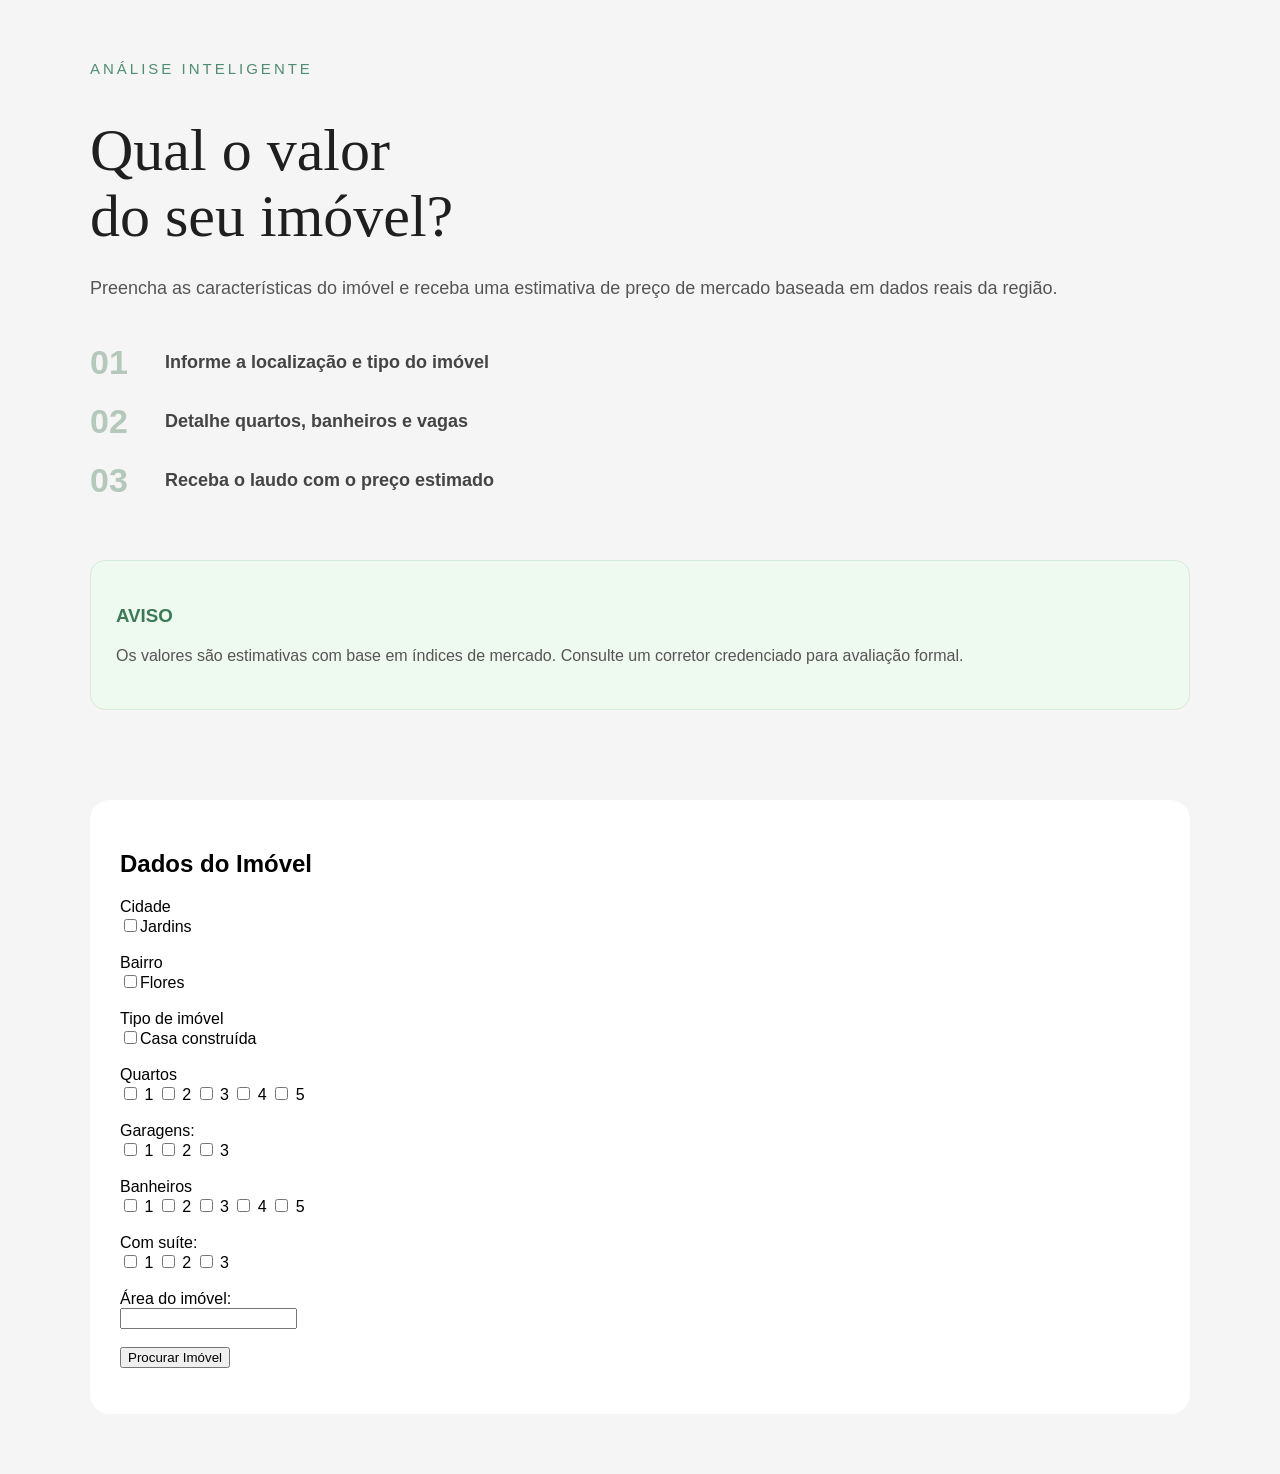
==== frontend/index.html @ 80631ac1 "criei os campos de teste do formulário + a função que impende a página de ser recarregada" ====
<meta name="viewport"
        content="width=device-width, initial-scale=1.0">

<title>Estimativa de Imóveis</title>

<link rel="stylesheet"
        href="style/css/style.css">

</head>

<body>

    <div class="container">

      <p class="subtitulo">ANÁLISE INTELIGENTE</p>
       
     <h1 class="titulo">
        Qual o valor<br>
        do seu imóvel?
    </h1>

    <p class="descricao">
        Preencha as características do imóvel e receba uma estimativa de 
        preço de mercado baseada em dados reais da região.
    </p>

<div class="passos">

    <div class="passo">
        <span class="numero">01</span>
        
       <div>
            <strong>Informe a localização e tipo do imóvel</strong>
       </div>
    </div>

    <div class="passo">
        <span class="numero">02</span> 
        
        <div> 
            <strong>Detalhe quartos, banheiros e vagas</strong>
        </div>
    </div>

    <div class="passo">
        <span class="numero">03</span>

    <div>
        <strong>Receba o laudo com o preço estimado</strong>
     </div>
     </div>

    <div class="aviso">

        <h3>AVISO</h3>
        <p>
            Os valores são estimativas com base em índices de mercado.
            Consulte um corretor credenciado para avaliação formal.
        </p>
</div>

<section class="card">

    <h2>Dados do Imóvel</h2>

    <section id="testeFormulario">
        <form id="formulario">

            <div>Cidade</div>
            <input type="checkbox" name="" id="">Jardins <br><br>
            
            <div>Bairro</div>
            <input type="checkbox" name="nBairro" id="bairro">Flores<br><br>

            <div>Tipo de imóvel</div>
            <input type="checkbox" name="nCasa" id="casa">Casa construída<br><br>

            <div>Quartos</div>
            <input type="checkbox" name="nUmquarto" id="umquarto"> 1
            <input type="checkbox" name="nDoisquartos" id="doisquartos"> 2 
            <input type="checkbox" name="nTresquartos" id="tresquartos"> 3 
            <input type="checkbox" name="nQuatroquartos" id="quatroquartos"> 4
            <input type="checkbox" name="nCincoquartos" id="cincoquartos"> 5 <br><br>

            <div>Garagens:</div>
            <input type="checkbox" name="nUmagaragem" id="umagaragem"> 1
            <input type="checkbox" name="nDuasgaragens" id="duasgaragens"> 2 
            <input type="checkbox" name="nTresgaragens" id="tresgaranges"> 3 <br><br>

            <div>Banheiros</div>
            <input type="checkbox" name="nUmbanheiro" id="umbanheiro"> 1
            <input type="checkbox" name="nDoisbanheiros" id="doisbanheiros"> 2 
            <input type="checkbox" name="nTresbanheiros" id="tresbanheiros"> 3 
            <input type="checkbox" name="nQuatrobanheiros" id="quatrobanheiros"> 4
            <input type="checkbox" name="nCincobanheiros" id="cincobanheiros"> 5 <br><br>

            <div>Com suíte:</div>
            <input type="checkbox" name="nUmasuite" id="umasuite"> 1
            <input type="checkbox" name="nDuasuites" id="duassuites"> 2 
            <input type="checkbox" name="nTressuites" id="tressuites"> 3 <br><br>

            <div>Área do imóvel: </div>
            <input type="number" name="nArea" id="area"> <br><br>
    
                <input type="submit"  id="botao" value="Procurar Imóvel">
            
        </form>
    </section>

</section>

</div>

<script src="js/main.js"></script>
</body>



</html>
---- frontend/style/css/style.css ----
body{
    margin:0;
    background:#f5f5f5;
    font-family:Arial, sans-serif;
}

.container{

    width:90%;

    max-width:1100px;

    margin:60px auto;
}

.card{

    background:white;

    padding:30px;

    border-radius:20px;

    margin-top:30px;
}
.descricao{

    font-size:18px;
    color:#555;
    line-height:1.6;
    margin-top:20px;
    margin-bottom:40px;

}

.passos{

    display:flex;
    flex-direction:column;
    gap:20px;

}

.passo{

    display:flex;
    align-items:center;
    gap:20px;

}

.numero{

    font-size:34px;
    color:#b5c8bc;
    font-weight:bold;
    width:55px;

}

.passo strong{

    font-size:18px;
    color:#444;

}

.aviso{

    background:#eef9f0;
    border:1px solid #d6ead9;
    border-radius:15px;
    padding:25px;
    margin-top:40px;
    margin-bottom:40px;

}

.aviso h3{

    color:#3b7a57;
    margin-bottom:10px;

}

.aviso p{

    color:#555;
    line-height:1.6;

}
.titulo{

    font-family: Georgia, "Times New Roman", serif;

    font-size: 60px;

    font-weight: normal;

    line-height: 1.1;

    color: #1f1f1f;

    margin-bottom: 25px;

}
.subtitulo{

    color:#4f8d73;

    font-size:15px;

    letter-spacing:3px;

    text-transform:uppercase;

    margin-bottom:18px;

    font-family:Arial, sans-serif;

}
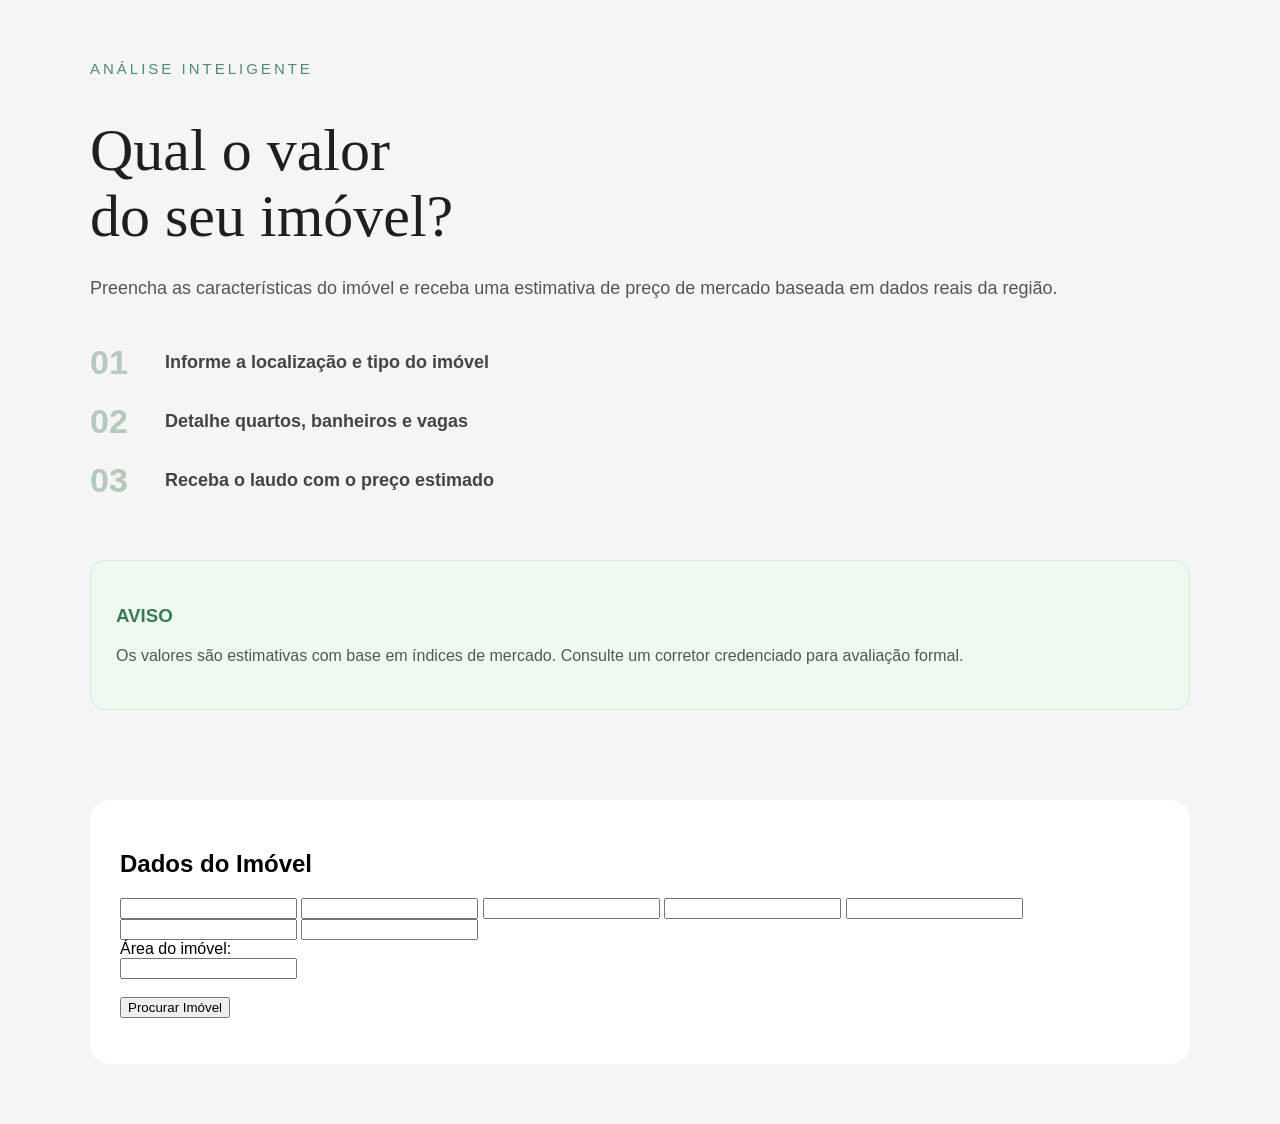
==== commit 75043fca: "testes para a conxão" ====
--- a/frontend/index.html
+++ b/frontend/index.html
@@ -66,8 +66,23 @@
     <section id="testeFormulario">
         <form id="formulario">
 
+            
+            <input type="text" name="ncidade" id="cidade">
+
+            <input type="text" name="nbairro" id="bairro">
+
+            <input type="text" name="ncasa" id="casa">
+
+            <input type="number" name="nquartos" id="quartos">
+
+            <input type="number" name="ngaragens" id="garagens">
+
+            <input type="number" name="nbanheiros" id="banheiros">
+
+            <input type="number" name="nsuites" id="suites">
+<!-- 
             <div>Cidade</div>
-            <input type="checkbox" name="" id="">Jardins <br><br>
+            <input type="checkbox" name="ncidade" id="cidade">Jardins <br><br>
             
             <div>Bairro</div>
             <input type="checkbox" name="nBairro" id="bairro">Flores<br><br>
@@ -76,32 +91,35 @@
             <input type="checkbox" name="nCasa" id="casa">Casa construída<br><br>
 
             <div>Quartos</div>
-            <input type="checkbox" name="nUmquarto" id="umquarto"> 1
-            <input type="checkbox" name="nDoisquartos" id="doisquartos"> 2 
-            <input type="checkbox" name="nTresquartos" id="tresquartos"> 3 
-            <input type="checkbox" name="nQuatroquartos" id="quatroquartos"> 4
-            <input type="checkbox" name="nCincoquartos" id="cincoquartos"> 5 <br><br>
+            <input type="checkbox" name="nQuartos" id="umquarto"> 1
+            <input type="checkbox" name="nQuartos" id="doisquartos"> 2 
+            <input type="checkbox" name="nQuartos" id="tresquartos"> 3 
+            <input type="checkbox" name="nQuartos" id="quatroquartos"> 4
+            <input type="checkbox" name="nQuartos" id="cincoquartos"> 5 <br><br>
 
             <div>Garagens:</div>
-            <input type="checkbox" name="nUmagaragem" id="umagaragem"> 1
-            <input type="checkbox" name="nDuasgaragens" id="duasgaragens"> 2 
-            <input type="checkbox" name="nTresgaragens" id="tresgaranges"> 3 <br><br>
+            <input type="checkbox" name="nGaragens" id="umagaragem"> 1
+            <input type="checkbox" name="nGaragens" id="duasgaragens"> 2 
+            <input type="checkbox" name="nGaragens" id="tresgaranges"> 3 <br><br>
 
             <div>Banheiros</div>
-            <input type="checkbox" name="nUmbanheiro" id="umbanheiro"> 1
-            <input type="checkbox" name="nDoisbanheiros" id="doisbanheiros"> 2 
-            <input type="checkbox" name="nTresbanheiros" id="tresbanheiros"> 3 
-            <input type="checkbox" name="nQuatrobanheiros" id="quatrobanheiros"> 4
-            <input type="checkbox" name="nCincobanheiros" id="cincobanheiros"> 5 <br><br>
+            <input type="checkbox" name="nBanheiros" id="umbanheiro"> 1
+            <input type="checkbox" name="nBanheiros" id="doisbanheiros"> 2 
+            <input type="checkbox" name="nBanheiros" id="tresbanheiros"> 3 
+            <input type="checkbox" name="nBanheiros" id="quatrobanheiros"> 4
+            <input type="checkbox" name="nBanheiros" id="cincobanheiros"> 5 <br><br>
 
             <div>Com suíte:</div>
-            <input type="checkbox" name="nUmasuite" id="umasuite"> 1
-            <input type="checkbox" name="nDuasuites" id="duassuites"> 2 
-            <input type="checkbox" name="nTressuites" id="tressuites"> 3 <br><br>
+            <input type="checkbox" name="nSuites" id="umasuite"> 1
+            <input type="checkbox" name="nSuites" id="duassuites"> 2 
+            <input type="checkbox" name="nSuites" id="tressuites"> 3 <br><br>
 
             <div>Área do imóvel: </div>
             <input type="number" name="nArea" id="area"> <br><br>
-    
+
+     -->
+            <div>Área do imóvel: </div>
+            <input type="number" name="nArea" id="area"> <br><br>
                 <input type="submit"  id="botao" value="Procurar Imóvel">
             
         </form>
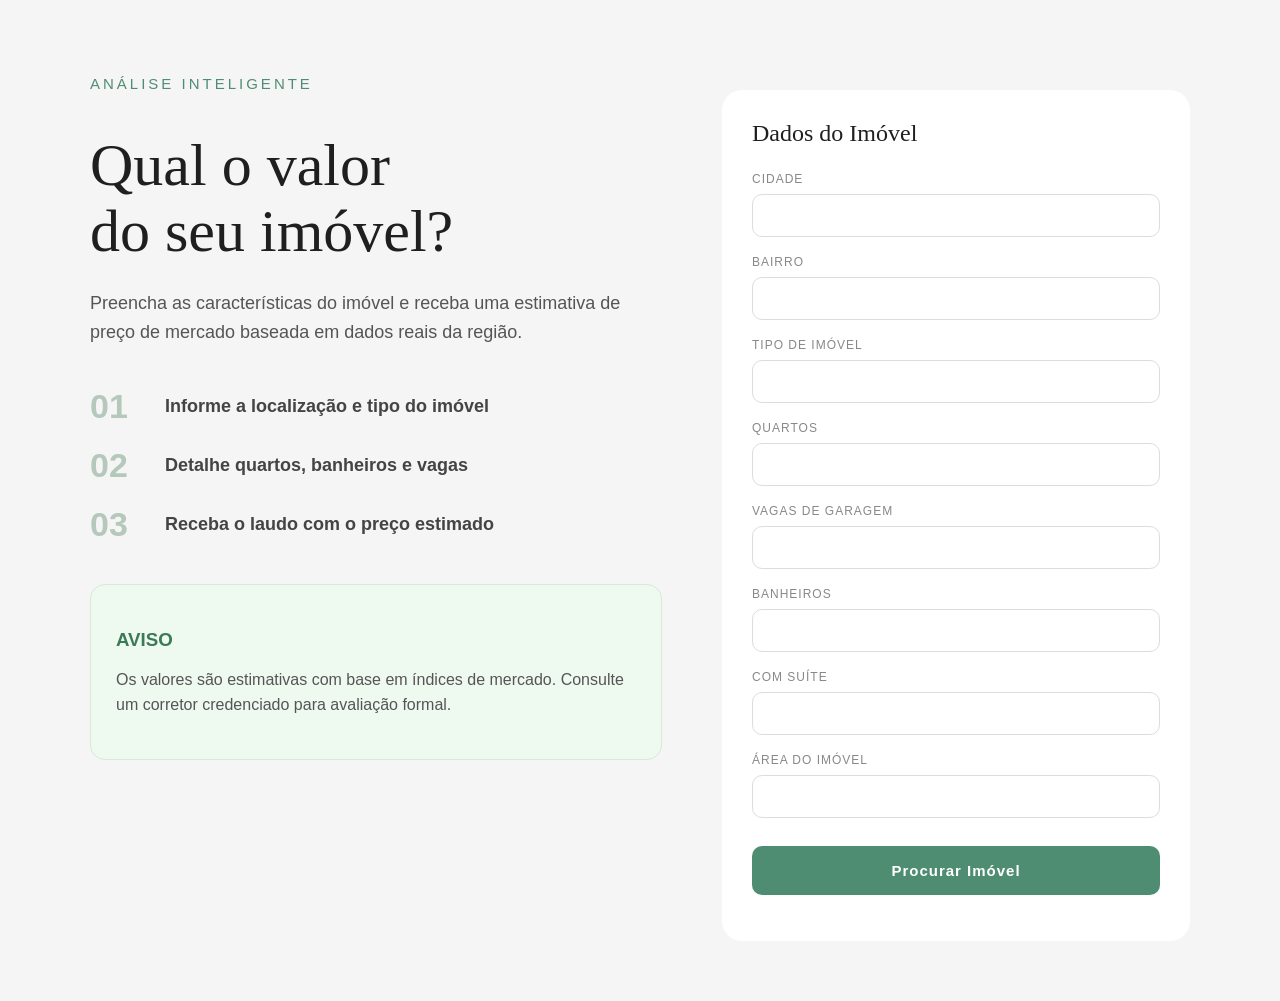
==== commit ba4d3c30: "A página foi estilizada" ====
--- a/frontend/index.html
+++ b/frontend/index.html
@@ -1,85 +1,108 @@
-<meta name="viewport"
-        content="width=device-width, initial-scale=1.0">
-
-<title>Estimativa de Imóveis</title>
-
-<link rel="stylesheet"
-        href="style/css/style.css">
-
+ <meta name="viewport" content="width=device-width, initial-scale=1.0">
+    <title>Estimativa de Imóveis</title>
+    <link rel="stylesheet" href="style/css/style.css">
 </head>
-
+ 
 <body>
-
+ 
     <div class="container">
-
-      <p class="subtitulo">ANÁLISE INTELIGENTE</p>
-       
-     <h1 class="titulo">
-        Qual o valor<br>
-        do seu imóvel?
-    </h1>
-
-    <p class="descricao">
-        Preencha as características do imóvel e receba uma estimativa de 
-        preço de mercado baseada em dados reais da região.
-    </p>
-
-<div class="passos">
-
-    <div class="passo">
-        <span class="numero">01</span>
-        
-       <div>
-            <strong>Informe a localização e tipo do imóvel</strong>
-       </div>
-    </div>
-
-    <div class="passo">
-        <span class="numero">02</span> 
-        
-        <div> 
-            <strong>Detalhe quartos, banheiros e vagas</strong>
-        </div>
-    </div>
-
-    <div class="passo">
-        <span class="numero">03</span>
-
-    <div>
-        <strong>Receba o laudo com o preço estimado</strong>
-     </div>
-     </div>
-
-    <div class="aviso">
-
-        <h3>AVISO</h3>
-        <p>
-            Os valores são estimativas com base em índices de mercado.
-            Consulte um corretor credenciado para avaliação formal.
-        </p>
-</div>
-
-<section class="card">
-
-    <h2>Dados do Imóvel</h2>
-
-    <section id="testeFormulario">
-        <form id="formulario">
-
-            
-            <input type="text" name="ncidade" id="cidade">
-
-            <input type="text" name="nbairro" id="bairro">
-
-            <input type="text" name="ncasa" id="casa">
-
-            <input type="number" name="nquartos" id="quartos">
-
-            <input type="number" name="ngaragens" id="garagens">
-
-            <input type="number" name="nbanheiros" id="banheiros">
-
-            <input type="number" name="nsuites" id="suites">
+        <div class="grid-principal">
+ 
+            <div class="coluna-hero">
+ 
+                <p class="subtitulo">ANÁLISE INTELIGENTE</p>
+ 
+                <h1 class="titulo">
+                    Qual o valor<br>
+                    do seu imóvel?
+                </h1>
+ 
+                <p class="descricao">
+                    Preencha as características do imóvel e receba uma estimativa de
+                    preço de mercado baseada em dados reais da região.
+                </p>
+ 
+                <div class="passos">
+ 
+                    <div class="passo">
+                        <span class="numero">01</span>
+                        <div>
+                            <strong>Informe a localização e tipo do imóvel</strong>
+                        </div>
+                    </div>
+ 
+                    <div class="passo">
+                        <span class="numero">02</span>
+                        <div>
+                            <strong>Detalhe quartos, banheiros e vagas</strong>
+                        </div>
+                    </div>
+ 
+                    <div class="passo">
+                        <span class="numero">03</span>
+                        <div>
+                            <strong>Receba o laudo com o preço estimado</strong>
+                        </div>
+                    </div>
+ 
+                </div>
+ 
+                <div class="aviso">
+                    <h3>AVISO</h3>
+                    <p>
+                        Os valores são estimativas com base em índices de mercado.
+                        Consulte um corretor credenciado para avaliação formal.
+                    </p>
+                </div>
+ 
+            </div><!-- fecha .coluna-hero -->
+ 
+            <div class="coluna-form">
+                <section class="card">
+ 
+                    <h2>Dados do Imóvel</h2>
+ 
+                    <section id="testeFormulario">
+                        <form id="formulario">
+ 
+                            <!-- Mesmos inputs/ids de sempre, só embrulhados em
+                                 .campo + label pra poder estilizar -->
+ 
+                            <div class="campo">
+                                <label for="cidade">CIDADE</label>
+                                <input type="text" name="ncidade" id="cidade">
+                            </div>
+ 
+                            <div class="campo">
+                                <label for="bairro">BAIRRO</label>
+                                <input type="text" name="nbairro" id="bairro">
+                            </div>
+ 
+                            <div class="campo">
+                                <label for="casa">TIPO DE IMÓVEL</label>
+                                <input type="text" name="ncasa" id="casa">
+                            </div>
+ 
+                            <div class="campo">
+                                <label for="quartos">QUARTOS</label>
+                                <input type="number" name="nquartos" id="quartos">
+                            </div>
+ 
+                            <div class="campo">
+                                <label for="garagens">VAGAS DE GARAGEM</label>
+                                <input type="number" name="ngaragens" id="garagens">
+                            </div>
+ 
+                            <div class="campo">
+                                <label for="banheiros">BANHEIROS</label>
+                                <input type="number" name="nbanheiros" id="banheiros">
+                            </div>
+ 
+                            <div class="campo">
+                                <label for="suites">COM SUÍTE</label>
+                                <input type="number" name="nsuites" id="suites">
+                            </div>
+ 
 <!-- 
             <div>Cidade</div>
             <input type="checkbox" name="ncidade" id="cidade">Jardins <br><br>
@@ -117,22 +140,24 @@
             <div>Área do imóvel: </div>
             <input type="number" name="nArea" id="area"> <br><br>
 
-     -->
-            <div>Área do imóvel: </div>
-            <input type="number" name="nArea" id="area"> <br><br>
-                <input type="submit"  id="botao" value="Procurar Imóvel">
-            
-        </form>
-    </section>
+     --> 
+            <div class="campo">
+                                <label for="area">ÁREA DO IMÓVEL</label>
+                                <input type="number" name="nArea" id="area">
+                            </div>
+ 
+                            <input type="submit" id="botao" value="Procurar Imóvel">
+ 
+                        </form>
+                    </section>
+ 
+                </section>
+            </div><!-- fecha .coluna-form -->
+ 
+        </div><!-- fecha .grid-principal -->
+    </div><!-- fecha .container -->
+ 
+    <script src="js/main.js"></script>
 
-</section>
-
-</div>
-
-<script src="js/main.js"></script>
 </body>
-
-
-
-</html>
-
+</html>
--- a/frontend/style/css/style.css
+++ b/frontend/style/css/style.css
@@ -1,3 +1,7 @@
+* {
+    box-sizing: border-box;
+}
+
 body{
     margin:0;
     background:#f5f5f5;
@@ -11,6 +15,20 @@
     max-width:1100px;
 
     margin:60px auto;
+}
+
+/* NOVO: grid de 2 colunas — hero à esquerda, card à direita */
+.grid-principal {
+    display: grid;
+    grid-template-columns: 1.1fr 0.9fr;
+    gap: 60px;
+    align-items: start;
+}
+ 
+@media (max-width: 860px) {
+    .grid-principal {
+        grid-template-columns: 1fr;
+    }
 }
 
 .card{
@@ -118,4 +136,65 @@
 
     font-family:Arial, sans-serif;
 
-}+}
+
+/* ===================== NOVO: estilização dos campos =====================
+   Aqui é só CSS. Os elementos em si (input, id, name, type) continuam
+   exatamente como já estavam definidos — não criei select nem botão
+   nenhum, só deixei os campos com espaçamento, bordas e labels. */
+ 
+.card h2 {
+    font-family: Georgia, serif;
+    font-weight: normal;
+    margin-top: 0;
+    margin-bottom: 25px;
+    color: #1f1f1f;
+}
+ 
+.campo {
+    margin-bottom: 18px;
+}
+ 
+.campo label {
+    display: block;
+    font-size: 12px;
+    letter-spacing: 1px;
+    color: #888;
+    margin-bottom: 8px;
+}
+ 
+.campo input {
+    width: 100%;
+    padding: 12px 14px;
+    border: 1px solid #ddd;
+    border-radius: 10px;
+    font-size: 15px;
+    font-family: Arial, sans-serif;
+    color: #333;
+    background: white;
+}
+ 
+.campo input:focus {
+    outline: none;
+    border-color: #4f8d73;
+}
+ 
+#botao {
+    width: 100%;
+    padding: 16px;
+    background: #4f8d73;
+    color: white;
+    border: none;
+    border-radius: 10px;
+    font-size: 15px;
+    letter-spacing: 1px;
+    font-weight: bold;
+    cursor: pointer;
+    transition: background 0.15s ease;
+    margin-top: 10px;
+}
+ 
+#botao:hover {
+    background: #3b7a57;
+}
+ 
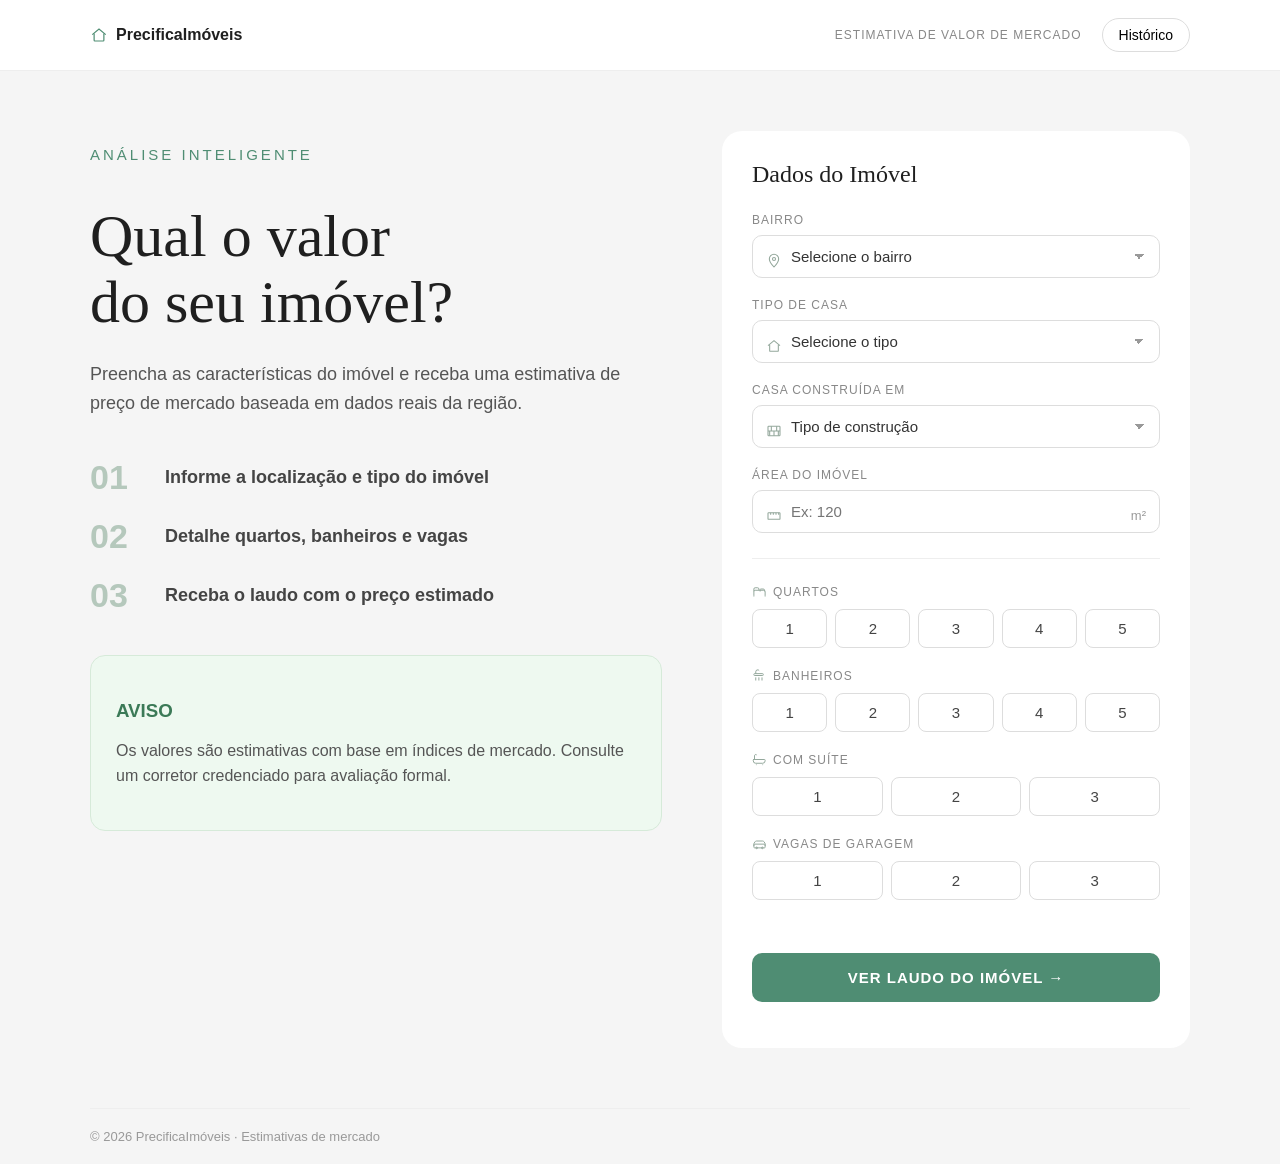
==== commit 797884ea: "ALteração do design do site para o solicitado no figma. (Botões, icones)" ====
--- a/frontend/index.html
+++ b/frontend/index.html
@@ -4,6 +4,19 @@
 </head>
  
 <body>
+ 
+    <header class="topo">
+        <div class="topo-conteudo">
+            <span class="logo">
+                <svg class="icone-svg" viewBox="0 0 24 24" fill="none" stroke="currentColor" stroke-width="1.6"><path d="M3 11.5 12 4l9 7.5"/><path d="M5.5 10v9a1 1 0 0 0 1 1h11a1 1 0 0 0 1-1v-9"/></svg>
+                PrecificaImóveis
+            </span>
+            <nav class="topo-nav">
+                <span class="topo-label">ESTIMATIVA DE VALOR DE MERCADO</span>
+                <button class="btn-historico" id="btnHistorico" type="button">Histórico</button>
+            </nav>
+        </div>
+    </header>
  
     <div class="container">
         <div class="grid-principal">
@@ -65,9 +78,10 @@
                     <section id="testeFormulario">
                         <form id="formulario">
  
-                            <!-- Mesmos inputs/ids de sempre, só embrulhados em
-                                 .campo + label pra poder estilizar -->
- 
+                            <!-- ===================================================================
+                                 VERSÃO ANTERIOR (inputs simples), mantida aqui comentada como
+                                 referência. Foi substituída pelos selects/botões abaixo pra ficar
+                                 igual ao design do Figma.
                             <div class="campo">
                                 <label for="cidade">CIDADE</label>
                                 <input type="text" name="ncidade" id="cidade">
@@ -103,50 +117,120 @@
                                 <input type="number" name="nsuites" id="suites">
                             </div>
  
-<!-- 
-            <div>Cidade</div>
-            <input type="checkbox" name="ncidade" id="cidade">Jardins <br><br>
-            
-            <div>Bairro</div>
-            <input type="checkbox" name="nBairro" id="bairro">Flores<br><br>
-
-            <div>Tipo de imóvel</div>
-            <input type="checkbox" name="nCasa" id="casa">Casa construída<br><br>
-
-            <div>Quartos</div>
-            <input type="checkbox" name="nQuartos" id="umquarto"> 1
-            <input type="checkbox" name="nQuartos" id="doisquartos"> 2 
-            <input type="checkbox" name="nQuartos" id="tresquartos"> 3 
-            <input type="checkbox" name="nQuartos" id="quatroquartos"> 4
-            <input type="checkbox" name="nQuartos" id="cincoquartos"> 5 <br><br>
-
-            <div>Garagens:</div>
-            <input type="checkbox" name="nGaragens" id="umagaragem"> 1
-            <input type="checkbox" name="nGaragens" id="duasgaragens"> 2 
-            <input type="checkbox" name="nGaragens" id="tresgaranges"> 3 <br><br>
-
-            <div>Banheiros</div>
-            <input type="checkbox" name="nBanheiros" id="umbanheiro"> 1
-            <input type="checkbox" name="nBanheiros" id="doisbanheiros"> 2 
-            <input type="checkbox" name="nBanheiros" id="tresbanheiros"> 3 
-            <input type="checkbox" name="nBanheiros" id="quatrobanheiros"> 4
-            <input type="checkbox" name="nBanheiros" id="cincobanheiros"> 5 <br><br>
-
-            <div>Com suíte:</div>
-            <input type="checkbox" name="nSuites" id="umasuite"> 1
-            <input type="checkbox" name="nSuites" id="duassuites"> 2 
-            <input type="checkbox" name="nSuites" id="tressuites"> 3 <br><br>
-
-            <div>Área do imóvel: </div>
-            <input type="number" name="nArea" id="area"> <br><br>
-
-     --> 
-            <div class="campo">
+                            <div class="campo">
                                 <label for="area">ÁREA DO IMÓVEL</label>
                                 <input type="number" name="nArea" id="area">
                             </div>
- 
-                            <input type="submit" id="botao" value="Procurar Imóvel">
+                            ================================================================== -->
+                             <div class="campo campo-com-icone">
+                                <label for="bairro">BAIRRO</label>
+                                <span class="icone-campo">
+                                    <svg viewBox="0 0 24 24" fill="none" stroke="currentColor" stroke-width="1.6"><path d="M12 21s7-7.2 7-12a7 7 0 1 0-14 0c0 4.8 7 12 7 12z"/><circle cx="12" cy="9" r="2.3"/></svg>
+                                </span>
+                                <select name="nbairro" id="bairro" required>
+                                    <option value="" disabled selected>Selecione o bairro</option>
+                                    <option value="Jardim America">Jardim América</option>
+                                    <option value="Jardim Europa">Jardim Europa</option>
+                                    <option value="Jardim Paulista">Jardim Paulista</option>
+                                    <option value="Jardim Paulistano">Jardim Paulistano</option>
+                                    <option value="Cerqueira Cesar">Cerqueira César</option>
+                                </select>
+                            </div>
+ 
+                            <div class="campo campo-com-icone">
+                                <label for="casa">TIPO DE CASA</label>
+                                <span class="icone-campo">
+                                    <svg viewBox="0 0 24 24" fill="none" stroke="currentColor" stroke-width="1.6"><path d="M3 11.5 12 4l9 7.5"/><path d="M5.5 10v9a1 1 0 0 0 1 1h11a1 1 0 0 0 1-1v-9"/></svg>
+                                </span>
+                                <select name="ncasa" id="casa" required>
+                                    <option value="" disabled selected>Selecione o tipo</option>
+                                    <option value="Casa terrea">Casa térrea</option>
+                                    <option value="Sobrado">Sobrado</option>
+                                    <option value="Casa geminada">Casa geminada</option>
+                                </select>
+                            </div>
+ 
+                            <!-- Campo novo, não existia na lista original de campos — mas tinha no design do figma. -->
+                             <div class="campo campo-com-icone">
+                                <label for="tipoConstrucao">CASA CONSTRUÍDA EM</label>
+                                <span class="icone-campo">
+                                    <svg viewBox="0 0 24 24" fill="none" stroke="currentColor" stroke-width="1.6"><rect x="3" y="5" width="18" height="14" rx="1"/><path d="M3 12h18M8 5v7M16 5v7M5.5 19v-7M12 19v-7M18.5 19v-7"/></svg>
+                                </span>
+                                <select name="ntipoConstrucao" id="tipoConstrucao" required>
+                                    <option value="" disabled selected>Tipo de construção</option>
+                                    <option value="Alvenaria convencional">Alvenaria convencional</option>
+                                    <option value="Estrutura metalica">Estrutura metálica</option>
+                                    <option value="Madeira">Madeira</option>
+                                    <option value="Pre-moldado">Pré-moldado</option>
+                                </select>
+                            </div>
+ 
+                            <div class="campo campo-com-icone">
+                                <label for="area">ÁREA DO IMÓVEL</label>
+                                <span class="icone-campo">
+                                    <svg viewBox="0 0 24 24" fill="none" stroke="currentColor" stroke-width="1.6"><rect x="3" y="7" width="18" height="10" rx="1" transform="rotate(0 12 12)"/><path d="M7 7v3M11 7v3M15 7v3M19 7v3"/></svg>
+                                </span>
+                                <input type="number" name="nArea" id="area" placeholder="Ex: 120" min="1" required>
+                                <span class="unidade-campo">m²</span>
+                            </div>
+ 
+                            <hr class="divisor">
+ 
+                            <div class="campo-grupo" data-name="quartos">
+                                <label>
+                                    <svg class="icone-svg" viewBox="0 0 24 24" fill="none" stroke="currentColor" stroke-width="1.6"><path d="M3 18v-6a2 2 0 0 1 2-2h14a2 2 0 0 1 2 2v6"/><path d="M3 18v2M21 18v2"/><path d="M3 12V8a2 2 0 0 1 2-2h4a2 2 0 0 1 2 2v2"/><path d="M13 12V9a1 1 0 0 1 1-1h4a2 2 0 0 1 2 2v2"/></svg>
+                                    QUARTOS
+                                </label>
+                                <div class="botoes-opcao">
+                                    <button type="button" class="btn-opcao" data-valor="1">1</button>
+                                    <button type="button" class="btn-opcao" data-valor="2">2</button>
+                                    <button type="button" class="btn-opcao" data-valor="3">3</button>
+                                    <button type="button" class="btn-opcao" data-valor="4">4</button>
+                                    <button type="button" class="btn-opcao" data-valor="5">5</button>
+                                </div>
+                            </div>
+ 
+                            <div class="campo-grupo" data-name="banheiros">
+                                <label>
+                                    <svg class="icone-svg" viewBox="0 0 24 24" fill="none" stroke="currentColor" stroke-width="1.6"><path d="M6 9V6a3 3 0 0 1 5.5-1.7"/><path d="M4 9h13a1 1 0 0 1 1 1v1a1 1 0 0 1-1 1H4a1 1 0 0 1-1-1v-1a1 1 0 0 1 1-1z"/><path d="M6 15v5M11 15v5M16 15v5"/></svg>
+                                    BANHEIROS
+                                </label>
+                                <div class="botoes-opcao">
+                                    <button type="button" class="btn-opcao" data-valor="1">1</button>
+                                    <button type="button" class="btn-opcao" data-valor="2">2</button>
+                                    <button type="button" class="btn-opcao" data-valor="3">3</button>
+                                    <button type="button" class="btn-opcao" data-valor="4">4</button>
+                                    <button type="button" class="btn-opcao" data-valor="5">5</button>
+                                </div>
+                            </div>
+ 
+                            <div class="campo-grupo" data-name="suites">
+                                <label>
+                                    <svg class="icone-svg" viewBox="0 0 24 24" fill="none" stroke="currentColor" stroke-width="1.6"><path d="M4 12V6a2 2 0 0 1 3.5-1.3"/><path d="M2 12h18a1 1 0 0 1 1 1v1a4 4 0 0 1-4 4H6a4 4 0 0 1-4-4v-1a1 1 0 0 1 1-1z"/><path d="M7 21v-1M17 21v-1"/></svg>
+                                    COM SUÍTE
+                                </label>
+                                <div class="botoes-opcao">
+                                    <button type="button" class="btn-opcao" data-valor="1">1</button>
+                                    <button type="button" class="btn-opcao" data-valor="2">2</button>
+                                    <button type="button" class="btn-opcao" data-valor="3">3</button>
+                                </div>
+                            </div>
+ 
+                            <div class="campo-grupo" data-name="garagens">
+                                <label>
+                                    <svg class="icone-svg" viewBox="0 0 24 24" fill="none" stroke="currentColor" stroke-width="1.6"><path d="M3 16v-3.5a2 2 0 0 1 .4-1.2l1.8-2.4A2 2 0 0 1 6.8 8h10.4a2 2 0 0 1 1.6.8l1.8 2.4a2 2 0 0 1 .4 1.2V16"/><rect x="3" y="13" width="18" height="6" rx="1.2"/><circle cx="7.5" cy="19" r="1.3"/><circle cx="16.5" cy="19" r="1.3"/></svg>
+                                    VAGAS DE GARAGEM
+                                </label>
+                                <div class="botoes-opcao">
+                                    <button type="button" class="btn-opcao" data-valor="1">1</button>
+                                    <button type="button" class="btn-opcao" data-valor="2">2</button>
+                                    <button type="button" class="btn-opcao" data-valor="3">3</button>
+                                </div>
+                            </div>
+ 
+                            <p class="erro-mensagem" id="mensagemErro"></p>
+ 
+                            <input type="submit" id="botao" class="btn-principal" value="VER LAUDO DO IMÓVEL →">
  
                         </form>
                     </section>
@@ -157,7 +241,10 @@
         </div><!-- fecha .grid-principal -->
     </div><!-- fecha .container -->
  
+    <footer class="rodape">
+        <span>© 2026 PrecificaImóveis · Estimativas de mercado</span>
+    </footer>
+ 
     <script src="js/main.js"></script>
-
 </body>
 </html>
--- a/frontend/style/css/style.css
+++ b/frontend/style/css/style.css
@@ -15,6 +15,63 @@
     max-width:1100px;
 
     margin:60px auto;
+}
+
+/* ===================== NOVO: cabeçalho ===================== */
+ 
+.topo {
+    background: white;
+    border-bottom: 1px solid #eee;
+    padding: 18px 0;
+}
+ 
+.topo-conteudo {
+    width: 90%;
+    max-width: 1100px;
+    margin: 0 auto;
+    display: flex;
+    justify-content: space-between;
+    align-items: center;
+}
+ 
+.logo {
+    font-weight: bold;
+    color: #1f1f1f;
+    display: flex;
+    align-items: center;
+    gap: 8px;
+}
+ 
+.icone-svg {
+    width: 18px;
+    height: 18px;
+    color: #4f8d73;
+    flex-shrink: 0;
+}
+ 
+.topo-nav {
+    display: flex;
+    align-items: center;
+    gap: 20px;
+}
+ 
+.topo-label {
+    font-size: 12px;
+    letter-spacing: 1px;
+    color: #888;
+}
+ 
+.btn-historico {
+    background: white;
+    border: 1px solid #ddd;
+    border-radius: 20px;
+    padding: 8px 16px;
+    font-size: 14px;
+    cursor: pointer;
+}
+ 
+.btn-historico:hover {
+    background: #f5f5f5;
 }
 
 /* NOVO: grid de 2 colunas — hero à esquerda, card à direita */
@@ -32,24 +89,26 @@
 }
 
 .card{
-
     background:white;
-
     padding:30px;
-
     border-radius:20px;
-
-    margin-top:30px;
-}
-.descricao{
-
+}
+ 
+.card h2 {
+    font-family: Georgia, serif;
+    font-weight: normal;
+    margin-top: 0;
+    margin-bottom: 25px;
+    color: #1f1f1f;
+}
+ 
+.descricao{  
     font-size:18px;
     color:#555;
     line-height:1.6;
     margin-top:20px;
     margin-bottom:40px;
-
-}
+}  
 
 .passos{
 
@@ -138,21 +197,11 @@
 
 }
 
-/* ===================== NOVO: estilização dos campos =====================
-   Aqui é só CSS. Os elementos em si (input, id, name, type) continuam
-   exatamente como já estavam definidos — não criei select nem botão
-   nenhum, só deixei os campos com espaçamento, bordas e labels. */
- 
-.card h2 {
-    font-family: Georgia, serif;
-    font-weight: normal;
-    margin-top: 0;
-    margin-bottom: 25px;
-    color: #1f1f1f;
-}
+/* ===================== campos (select / input) ===================== */
  
 .campo {
-    margin-bottom: 18px;
+    margin-bottom: 20px;
+    position: relative;
 }
  
 .campo label {
@@ -163,6 +212,7 @@
     margin-bottom: 8px;
 }
  
+.campo select,
 .campo input {
     width: 100%;
     padding: 12px 14px;
@@ -172,6 +222,191 @@
     font-family: Arial, sans-serif;
     color: #333;
     background: white;
+    appearance: none;
+    -webkit-appearance: none;
+}
+ 
+.campo select:focus,
+.campo input:focus {
+    outline: none;
+    border-color: #4f8d73;
+}
+ 
+/* NOVO: ícone dentro do campo (📍 🏠 🧱 📐), igual ao Figma */
+.campo-com-icone {
+    position: relative;
+}
+ 
+.campo-com-icone .icone-campo {
+    position: absolute;
+    left: 14px;
+    top: 40px;
+    font-size: 14px;
+    pointer-events: none;
+    display: flex;
+    align-items: center;
+    color: #94a89c;
+}
+ 
+.campo-com-icone .icone-campo svg {
+    width: 16px;
+    height: 16px;
+}
+ 
+.campo-com-icone select,
+.campo-com-icone input {
+    padding-left: 38px;
+}
+ 
+.campo-com-icone select {
+    background-image: linear-gradient(45deg, transparent 50%, #999 50%),
+                       linear-gradient(135deg, #999 50%, transparent 50%);
+    background-position: calc(100% - 20px) center, calc(100% - 15px) center;
+    background-size: 5px 5px, 5px 5px;
+    background-repeat: no-repeat;
+}
+ 
+.unidade-campo {
+    position: absolute;
+    right: 14px;
+    top: 40px;
+    font-size: 13px;
+    color: #999;
+    pointer-events: none;
+}
+ 
+.divisor {
+    border: none;
+    border-top: 1px solid #eee;
+    margin: 25px 0;
+}
+ 
+/* ===================== NOVO: grupos de botões (Quartos, Banheiros...) ===================== */
+ 
+.campo-grupo {
+    margin-bottom: 20px;
+}
+ 
+.campo-grupo label {
+    display: flex;
+    align-items: center;
+    gap: 6px;
+    font-size: 12px;
+    letter-spacing: 1px;
+    color: #888;
+    margin-bottom: 10px;
+}
+ 
+.campo-grupo label .icone-svg {
+    width: 15px;
+    height: 15px;
+    color: #94a89c;
+}
+ 
+.botoes-opcao {
+    display: flex;
+    gap: 8px;
+    flex-wrap: wrap;
+}
+ 
+.btn-opcao {
+    flex: 1;
+    min-width: 40px;
+    padding: 10px 0;
+    border: 1px solid #ddd;
+    border-radius: 8px;
+    background: white;
+    font-size: 15px;
+    color: #444;
+    cursor: pointer;
+    transition: all 0.15s ease;
+}
+ 
+.btn-opcao:hover {
+    border-color: #4f8d73;
+}
+ 
+.btn-opcao.ativo {
+    background: #4f8d73;
+    border-color: #4f8d73;
+    color: white;
+    font-weight: bold;
+}
+ 
+/* ===================== mensagem de erro e botão final ===================== */
+ 
+.erro-mensagem {
+    color: #c0392b;
+    font-size: 14px;
+    margin: 0 0 15px;
+    min-height: 18px;
+}
+ 
+.btn-principal {
+    width: 100%;
+    padding: 16px;
+    background: #4f8d73;
+    color: white;
+    border: none;
+    border-radius: 10px;
+    font-size: 15px;
+    letter-spacing: 1px;
+    font-weight: bold;
+    cursor: pointer;
+    transition: background 0.15s ease;
+}
+ 
+.btn-principal:hover {
+    background: #3b7a57;
+}
+ 
+/* ===================== rodapé ===================== */
+ 
+.rodape {
+    width: 90%;
+    max-width: 1100px;
+    margin: 0 auto;
+    padding: 20px 0;
+    color: #999;
+    font-size: 13px;
+    border-top: 1px solid #eee;
+}
+
+
+/* ===================== NOVO: estilização dos campos =====================
+   Aqui é só CSS. Os elementos em si (input, id, name, type) continuam
+   exatamente como já estavam definidos — não criei select nem botão
+   nenhum, só deixei os campos com espaçamento, bordas e labels. 
+ 
+.card h2 {
+    font-family: Georgia, serif;
+    font-weight: normal;
+    margin-top: 0;
+    margin-bottom: 25px;
+    color: #1f1f1f;
+}
+ 
+.campo {
+    margin-bottom: 18px;
+}
+ 
+.campo label {
+    display: block;
+    font-size: 12px;
+    letter-spacing: 1px;
+    color: #888;
+    margin-bottom: 8px;
+}
+ 
+.campo input {
+    width: 100%;
+    padding: 12px 14px;
+    border: 1px solid #ddd;
+    border-radius: 10px;
+    font-size: 15px;
+    font-family: Arial, sans-serif;
+    color: #333;
+    background: white;
 }
  
 .campo input:focus {
@@ -193,8 +428,3 @@
     transition: background 0.15s ease;
     margin-top: 10px;
 }
- 
-#botao:hover {
-    background: #3b7a57;
-}
- 
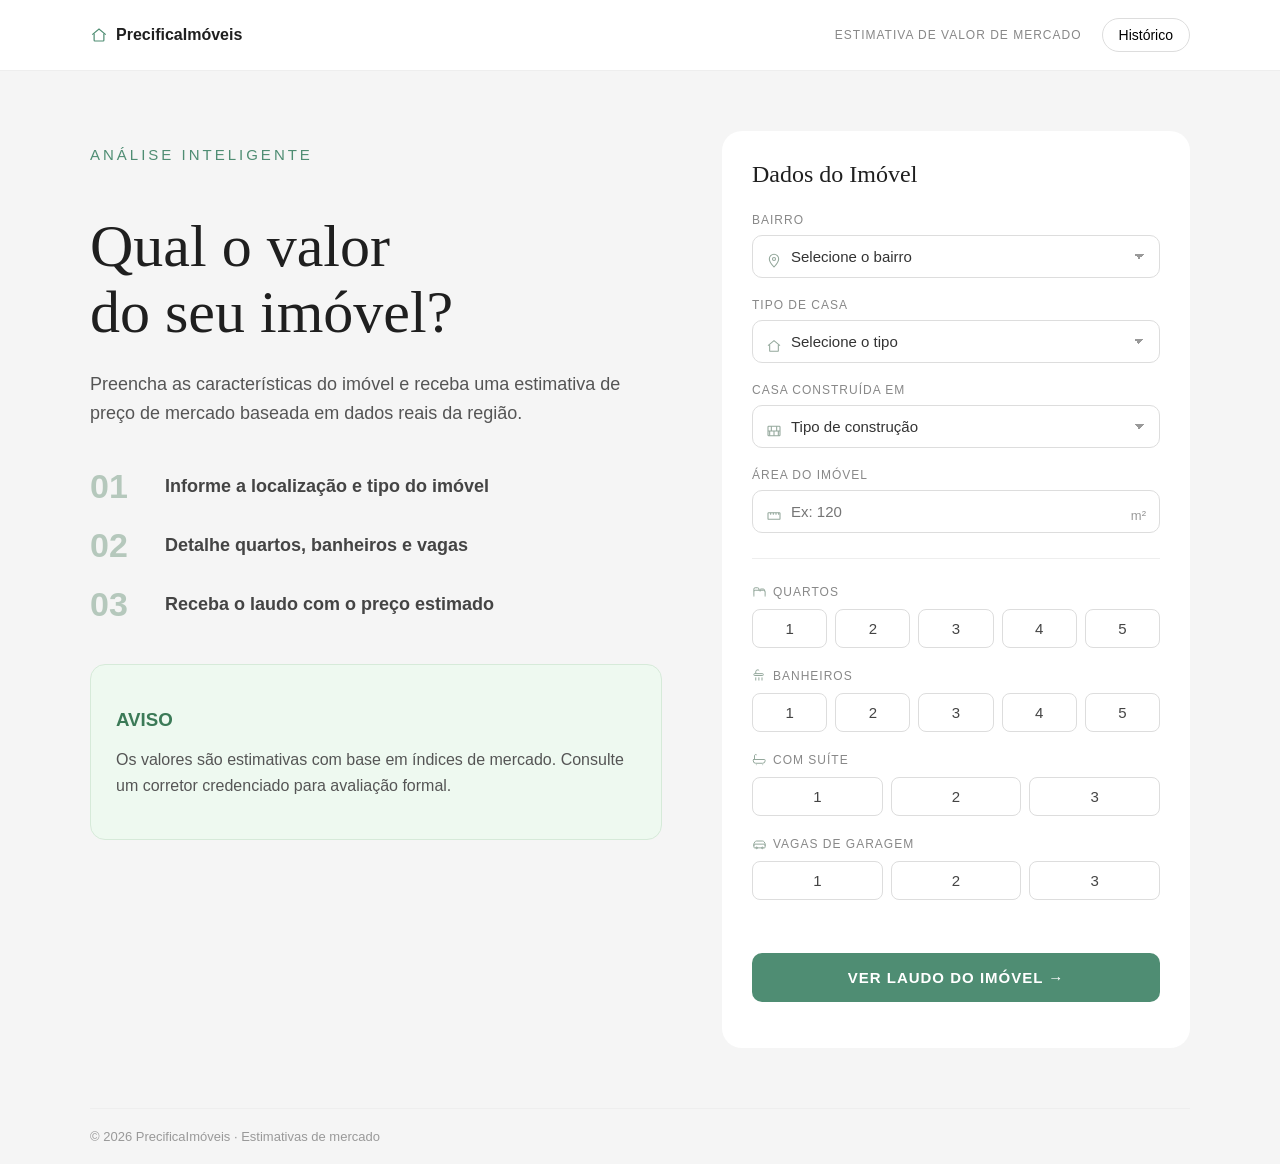
==== commit 77425e61: "Layout da segunda página" ====
--- a/frontend/index.html
+++ b/frontend/index.html
@@ -7,6 +7,7 @@
  
     <header class="topo">
         <div class="topo-conteudo">
+             <button class="link-voltar-topo oculto" id="btnVoltarTopo" type="button">← Voltar</button>
             <span class="logo">
                 <svg class="icone-svg" viewBox="0 0 24 24" fill="none" stroke="currentColor" stroke-width="1.6"><path d="M3 11.5 12 4l9 7.5"/><path d="M5.5 10v9a1 1 0 0 0 1 1h11a1 1 0 0 0 1-1v-9"/></svg>
                 PrecificaImóveis
@@ -19,6 +20,7 @@
     </header>
  
     <div class="container">
+        <section id="telaFormulario">
         <div class="grid-principal">
  
             <div class="coluna-hero">
@@ -239,6 +241,89 @@
             </div><!-- fecha .coluna-form -->
  
         </div><!-- fecha .grid-principal -->
+        </section><!-- fecha #telaFormulario -->
+ 
+        <!-- ===================== TELA DE CARREGANDO ===================== -->
+        <section id="telaCarregando" class="oculto">
+            <p class="carregando-texto">Calculando a estimativa do seu imóvel...</p>
+        </section>
+ 
+        <!-- ===================== TELA DE RESULTADO ===================== -->
+        <section id="telaResultado" class="oculto">
+ 
+            <div class="resultado-hero" id="resultadoHero">
+                <span class="badge-avaliacao">AVALIAÇÃO ESTIMADA</span>
+                <div class="resultado-hero-overlay">
+                    <span class="resultado-hero-label">VALOR ESTIMADO DE MERCADO</span>
+                    <h2 id="resultadoPreco">R$ 0</h2>
+                    <span class="resultado-hero-faixa" id="resultadoFaixa"></span>
+                </div>
+            </div>
+ 
+            <div class="resultado-conteudo">
+ 
+                <div class="resultado-principal">
+ 
+                    <p class="resultado-local">
+                        <svg class="icone-svg" viewBox="0 0 24 24" fill="none" stroke="currentColor" stroke-width="1.6"><path d="M12 21s7-7.2 7-12a7 7 0 1 0-14 0c0 4.8 7 12 7 12z"/><circle cx="12" cy="9" r="2.3"/></svg>
+                        <span id="resultadoLocal"></span>
+                    </p>
+ 
+                    <h1 class="resultado-titulo" id="resultadoTitulo"></h1>
+                    <p class="resultado-subtitulo" id="resultadoSubtitulo"></p>
+ 
+                    <div class="resultado-specs-grid" id="resultadoSpecsGrid"></div>
+ 
+                    <div class="resultado-sobre">
+                        <h3>Sobre o Imóvel</h3>
+                        <div id="resultadoTexto">Gerando descrição...</div>
+                    </div>
+ 
+                </div>
+ 
+                <aside class="resultado-lateral">
+                    <div class="card-estimativa">
+                        <span class="resultado-hero-label">ESTIMATIVA DE VALOR</span>
+                        <h2 id="resultadoPrecoCard">R$ 0</h2>
+                        <span class="resultado-hero-faixa" id="resultadoFaixaCard"></span>
+ 
+                        <hr class="divisor-card">
+ 
+                        <div class="card-estimativa-grid">
+                            <div>
+                                <span class="card-estimativa-label">PREÇO / M²</span>
+                                <strong id="resultadoPrecoM2"></strong>
+                            </div>
+                            <div>
+                                <span class="card-estimativa-label">ÁREA TOTAL</span>
+                                <strong id="resultadoAreaTotal"></strong>
+                            </div>
+                            <div>
+                                <span class="card-estimativa-label">BAIRRO</span>
+                                <strong id="resultadoBairroCard"></strong>
+                            </div>
+                            <div>
+                                <span class="card-estimativa-label">TIPO</span>
+                                <strong id="resultadoTipoCard"></strong>
+                            </div>
+                        </div>
+                    </div>
+ 
+                    <button type="button" class="btn-principal" id="btnFalarCorretor">📞 FALAR COM UM CORRETOR</button>
+                    <button type="button" class="btn-secundario" id="btnCompartilhar">🔗 COMPARTILHAR LAUDO</button>
+                    <button type="button" class="link-nova-avaliacao" id="btnNovaAvaliacao">+ NOVA AVALIAÇÃO</button>
+ 
+                    <p class="resultado-disclaimer">
+                        Estimativa gerada automaticamente com base em índices de mercado.
+                        Não substitui laudo técnico de avaliador credenciado pelo CRECI.
+                    </p>
+                </aside>
+ 
+            </div>
+        </section>
+
+
+
     </div><!-- fecha .container -->
  
     <footer class="rodape">
--- a/frontend/style/css/style.css
+++ b/frontend/style/css/style.css
@@ -1,5 +1,9 @@
 * {
     box-sizing: border-box;
+}
+
+.oculto {
+    display: none !important;
 }
 
 body{
@@ -359,6 +363,276 @@
 .btn-principal:hover {
     background: #3b7a57;
 }
+
+/* ===================== NOVO: link Voltar no cabeçalho ===================== */
+ 
+.link-voltar-topo {
+    background: none;
+    border: none;
+    color: #555;
+    font-size: 14px;
+    cursor: pointer;
+    padding: 0;
+    margin-right: 20px;
+}
+ 
+.link-voltar-topo:hover {
+    color: #1f1f1f;
+}
+ 
+/* ===================== TELA DE CARREGAMENTO ===================== */
+ 
+#telaCarregando {
+    text-align: center;
+    padding: 100px 0;
+}
+ 
+.carregando-texto {
+    font-size: 18px;
+    color: #555;
+}
+ 
+/* ===================== TELA DE RESULTADO ===================== */
+ 
+#telaResultado {
+    margin-top: -60px;
+}
+ 
+.resultado-hero {
+    position: relative;
+    height: 420px;
+    border-radius: 20px;
+    overflow: hidden;
+    background-image:
+        linear-gradient(to top, rgba(0,0,0,0.75) 0%, rgba(0,0,0,0.15) 45%, rgba(0,0,0,0.05) 100%),
+        url("https://images.unsplash.com/photo-1760067537293-6b30141d6a52?fm=jpg&q=70&w=1600&auto=format&fit=crop");
+    background-size: cover;
+    background-position: center;
+    display: flex;
+    flex-direction: column;
+    justify-content: space-between;
+}
+ 
+.badge-avaliacao {
+    align-self: flex-start;
+    margin: 20px;
+    background: #4f8d73;
+    color: white;
+    font-size: 11px;
+    font-weight: bold;
+    letter-spacing: 1px;
+    padding: 6px 14px;
+    border-radius: 20px;
+}
+ 
+.resultado-hero-overlay {
+    padding: 30px;
+    color: white;
+}
+ 
+.resultado-hero-label {
+    display: block;
+    font-size: 12px;
+    letter-spacing: 2px;
+    color: #cfe3d7;
+    margin-bottom: 8px;
+}
+ 
+.resultado-hero h2 {
+    font-family: Georgia, serif;
+    font-weight: normal;
+    font-size: 40px;
+    margin: 0 0 6px;
+    color: white;
+}
+ 
+.resultado-hero-faixa {
+    font-size: 13px;
+    color: #d9d9d9;
+}
+ 
+/* ===================== conteúdo abaixo da foto ===================== */
+ 
+.resultado-conteudo {
+    display: grid;
+    grid-template-columns: 1.6fr 1fr;
+    gap: 40px;
+    margin-top: 35px;
+}
+ 
+@media (max-width: 860px) {
+    .resultado-conteudo {
+        grid-template-columns: 1fr;
+    }
+}
+ 
+.resultado-local {
+    display: flex;
+    align-items: center;
+    gap: 6px;
+    color: #888;
+    font-size: 14px;
+    margin: 0 0 10px;
+}
+ 
+.resultado-local .icone-svg {
+    width: 14px;
+    height: 14px;
+    color: #888;
+}
+ 
+.resultado-titulo {
+    font-family: Georgia, serif;
+    font-weight: normal;
+    font-size: 28px;
+    color: #1f1f1f;
+    margin: 0 0 8px;
+}
+ 
+.resultado-subtitulo {
+    color: #777;
+    margin: 0 0 25px;
+}
+ 
+.resultado-specs-grid {
+    display: grid;
+    grid-template-columns: repeat(3, 1fr);
+    gap: 12px;
+    margin-bottom: 30px;
+}
+ 
+@media (max-width: 600px) {
+    .resultado-specs-grid {
+        grid-template-columns: repeat(2, 1fr);
+    }
+}
+ 
+.resultado-spec {
+    display: flex;
+    align-items: center;
+    gap: 8px;
+    background: white;
+    border: 1px solid #eee;
+    border-radius: 10px;
+    padding: 12px 14px;
+    font-size: 14px;
+    color: #444;
+}
+ 
+.resultado-spec svg {
+    width: 16px;
+    height: 16px;
+    color: #4f8d73;
+    flex-shrink: 0;
+}
+ 
+.resultado-sobre {
+    background: white;
+    border-radius: 15px;
+    padding: 25px 30px;
+}
+ 
+.resultado-sobre h3 {
+    font-family: Georgia, serif;
+    font-weight: normal;
+    margin-top: 0;
+    color: #1f1f1f;
+}
+ 
+.resultado-sobre p {
+    color: #555;
+    line-height: 1.7;
+    margin: 0 0 14px;
+}
+ 
+/* ===================== card lateral (estimativa) ===================== */
+ 
+.resultado-lateral {
+    display: flex;
+    flex-direction: column;
+    gap: 14px;
+}
+ 
+.card-estimativa {
+    background: #1f2f27;
+    color: white;
+    border-radius: 20px;
+    padding: 30px;
+}
+ 
+.card-estimativa .resultado-hero-label {
+    color: #a9c4b3;
+}
+ 
+.card-estimativa h2 {
+    font-family: Georgia, serif;
+    font-weight: normal;
+    font-size: 34px;
+    margin: 8px 0 4px;
+    color: white;
+}
+ 
+.card-estimativa .resultado-hero-faixa {
+    color: #9fb3a8;
+    font-size: 13px;
+}
+ 
+.divisor-card {
+    border: none;
+    border-top: 1px solid rgba(255,255,255,0.15);
+    margin: 20px 0;
+}
+ 
+.card-estimativa-grid {
+    display: grid;
+    grid-template-columns: 1fr 1fr;
+    gap: 18px;
+}
+ 
+.card-estimativa-label {
+    display: block;
+    font-size: 10px;
+    letter-spacing: 1px;
+    color: #9fb3a8;
+    margin-bottom: 4px;
+}
+ 
+.card-estimativa-grid strong {
+    font-size: 15px;
+    font-weight: normal;
+    color: white;
+}
+ 
+.btn-secundario {
+    width: 100%;
+    padding: 14px;
+    background: white;
+    border: 1px solid #ddd;
+    border-radius: 10px;
+    font-size: 14px;
+    color: #333;
+    cursor: pointer;
+}
+ 
+.btn-secundario:hover {
+    background: #f5f5f5;
+}
+ 
+.link-nova-avaliacao {
+    background: none;
+    border: none;
+    color: #4f8d73;
+    font-size: 14px;
+    cursor: pointer;
+    padding: 6px 0;
+}
+ 
+.resultado-disclaimer {
+    font-size: 12px;
+    color: #999;
+    line-height: 1.6;
+    margin-top: 6px;
+}
  
 /* ===================== rodapé ===================== */
  
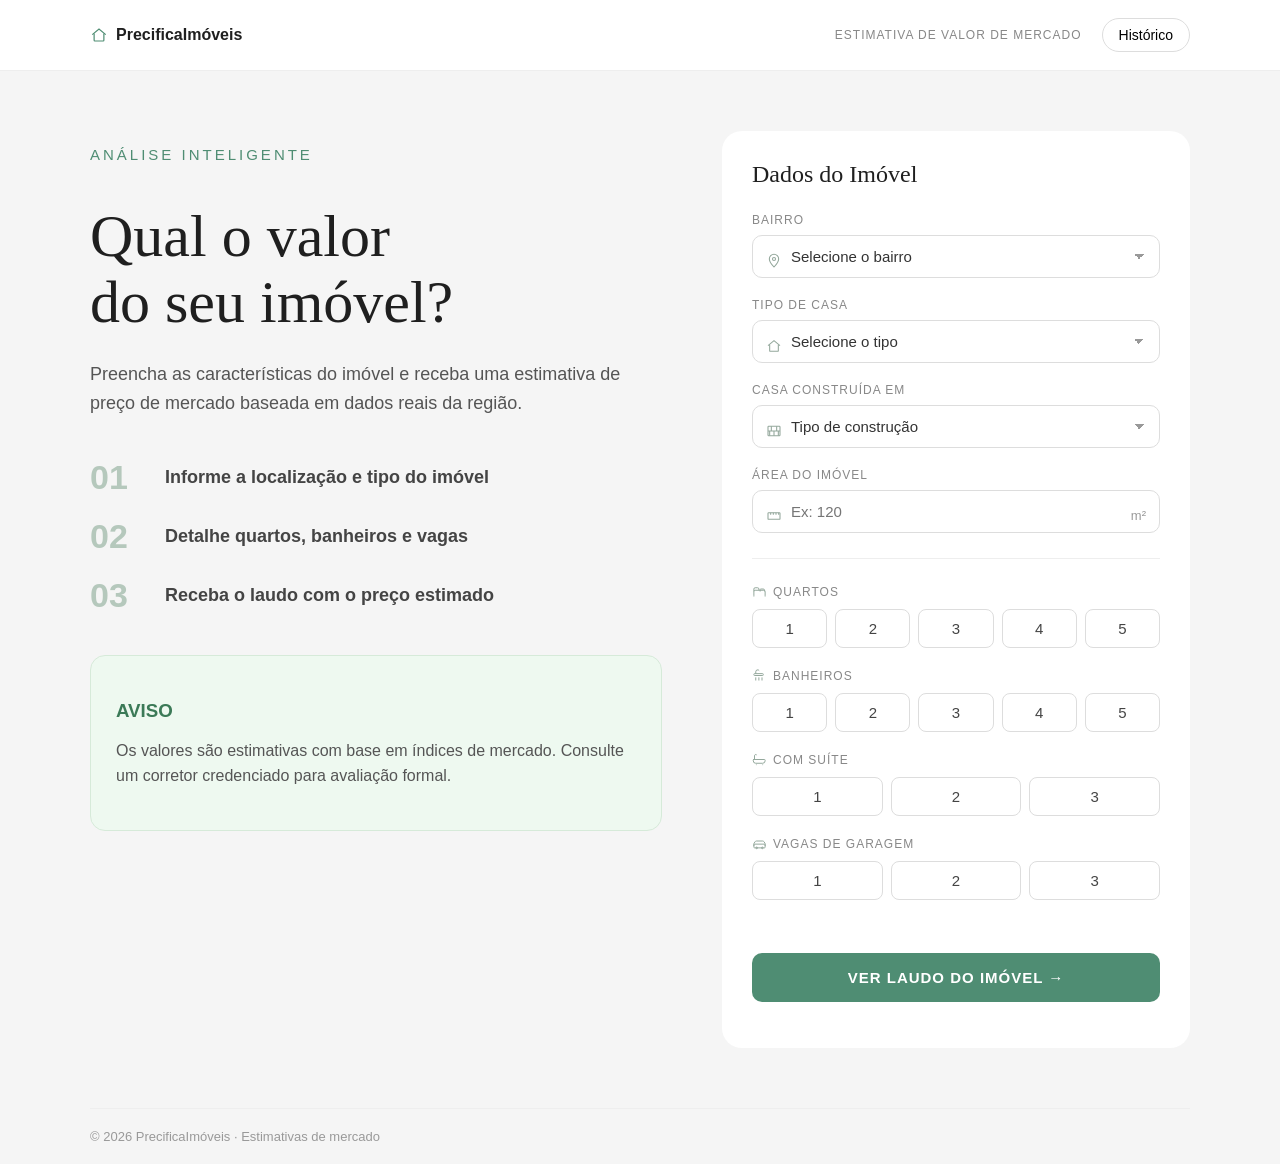
==== commit 737d3a4c: "Ajustes da segunda tela" ====
--- a/frontend/index.html
+++ b/frontend/index.html
@@ -7,7 +7,6 @@
  
     <header class="topo">
         <div class="topo-conteudo">
-             <button class="link-voltar-topo oculto" id="btnVoltarTopo" type="button">← Voltar</button>
             <span class="logo">
                 <svg class="icone-svg" viewBox="0 0 24 24" fill="none" stroke="currentColor" stroke-width="1.6"><path d="M3 11.5 12 4l9 7.5"/><path d="M5.5 10v9a1 1 0 0 0 1 1h11a1 1 0 0 0 1-1v-9"/></svg>
                 PrecificaImóveis
@@ -20,7 +19,6 @@
     </header>
  
     <div class="container">
-        <section id="telaFormulario">
         <div class="grid-principal">
  
             <div class="coluna-hero">
@@ -231,9 +229,11 @@
                             </div>
  
                             <p class="erro-mensagem" id="mensagemErro"></p>
- 
-                            <input type="submit" id="botao" class="btn-principal" value="VER LAUDO DO IMÓVEL →">
- 
+
+                             <input type="submit" id="botao" class="btn-principal" value="VER LAUDO DO IMÓVEL →">
+ 
+
+                            
                         </form>
                     </section>
  
@@ -241,89 +241,6 @@
             </div><!-- fecha .coluna-form -->
  
         </div><!-- fecha .grid-principal -->
-        </section><!-- fecha #telaFormulario -->
- 
-        <!-- ===================== TELA DE CARREGANDO ===================== -->
-        <section id="telaCarregando" class="oculto">
-            <p class="carregando-texto">Calculando a estimativa do seu imóvel...</p>
-        </section>
- 
-        <!-- ===================== TELA DE RESULTADO ===================== -->
-        <section id="telaResultado" class="oculto">
- 
-            <div class="resultado-hero" id="resultadoHero">
-                <span class="badge-avaliacao">AVALIAÇÃO ESTIMADA</span>
-                <div class="resultado-hero-overlay">
-                    <span class="resultado-hero-label">VALOR ESTIMADO DE MERCADO</span>
-                    <h2 id="resultadoPreco">R$ 0</h2>
-                    <span class="resultado-hero-faixa" id="resultadoFaixa"></span>
-                </div>
-            </div>
- 
-            <div class="resultado-conteudo">
- 
-                <div class="resultado-principal">
- 
-                    <p class="resultado-local">
-                        <svg class="icone-svg" viewBox="0 0 24 24" fill="none" stroke="currentColor" stroke-width="1.6"><path d="M12 21s7-7.2 7-12a7 7 0 1 0-14 0c0 4.8 7 12 7 12z"/><circle cx="12" cy="9" r="2.3"/></svg>
-                        <span id="resultadoLocal"></span>
-                    </p>
- 
-                    <h1 class="resultado-titulo" id="resultadoTitulo"></h1>
-                    <p class="resultado-subtitulo" id="resultadoSubtitulo"></p>
- 
-                    <div class="resultado-specs-grid" id="resultadoSpecsGrid"></div>
- 
-                    <div class="resultado-sobre">
-                        <h3>Sobre o Imóvel</h3>
-                        <div id="resultadoTexto">Gerando descrição...</div>
-                    </div>
- 
-                </div>
- 
-                <aside class="resultado-lateral">
-                    <div class="card-estimativa">
-                        <span class="resultado-hero-label">ESTIMATIVA DE VALOR</span>
-                        <h2 id="resultadoPrecoCard">R$ 0</h2>
-                        <span class="resultado-hero-faixa" id="resultadoFaixaCard"></span>
- 
-                        <hr class="divisor-card">
- 
-                        <div class="card-estimativa-grid">
-                            <div>
-                                <span class="card-estimativa-label">PREÇO / M²</span>
-                                <strong id="resultadoPrecoM2"></strong>
-                            </div>
-                            <div>
-                                <span class="card-estimativa-label">ÁREA TOTAL</span>
-                                <strong id="resultadoAreaTotal"></strong>
-                            </div>
-                            <div>
-                                <span class="card-estimativa-label">BAIRRO</span>
-                                <strong id="resultadoBairroCard"></strong>
-                            </div>
-                            <div>
-                                <span class="card-estimativa-label">TIPO</span>
-                                <strong id="resultadoTipoCard"></strong>
-                            </div>
-                        </div>
-                    </div>
- 
-                    <button type="button" class="btn-principal" id="btnFalarCorretor">📞 FALAR COM UM CORRETOR</button>
-                    <button type="button" class="btn-secundario" id="btnCompartilhar">🔗 COMPARTILHAR LAUDO</button>
-                    <button type="button" class="link-nova-avaliacao" id="btnNovaAvaliacao">+ NOVA AVALIAÇÃO</button>
- 
-                    <p class="resultado-disclaimer">
-                        Estimativa gerada automaticamente com base em índices de mercado.
-                        Não substitui laudo técnico de avaliador credenciado pelo CRECI.
-                    </p>
-                </aside>
- 
-            </div>
-        </section>
-
-
-
     </div><!-- fecha .container -->
  
     <footer class="rodape">
--- a/frontend/style/css/style.css
+++ b/frontend/style/css/style.css
@@ -78,7 +78,7 @@
     background: #f5f5f5;
 }
 
-/* NOVO: grid de 2 colunas — hero à esquerda, card à direita */
+/* NOVO: grid de 2 colunas — tela 1 */
 .grid-principal {
     display: grid;
     grid-template-columns: 1.1fr 0.9fr;
@@ -364,23 +364,7 @@
     background: #3b7a57;
 }
 
-/* ===================== NOVO: link Voltar no cabeçalho ===================== */
- 
-.link-voltar-topo {
-    background: none;
-    border: none;
-    color: #555;
-    font-size: 14px;
-    cursor: pointer;
-    padding: 0;
-    margin-right: 20px;
-}
- 
-.link-voltar-topo:hover {
-    color: #1f1f1f;
-}
- 
-/* ===================== TELA DE CARREGAMENTO ===================== */
+/* ===================== tela de carregamento (Tela2.html) ===================== */
  
 #telaCarregando {
     text-align: center;
@@ -392,20 +376,14 @@
     color: #555;
 }
  
-/* ===================== TELA DE RESULTADO ===================== */
- 
-#telaResultado {
-    margin-top: -60px;
-}
+/* ===================== tela 2 ===================== */
  
 .resultado-hero {
     position: relative;
     height: 420px;
     border-radius: 20px;
     overflow: hidden;
-    background-image:
-        linear-gradient(to top, rgba(0,0,0,0.75) 0%, rgba(0,0,0,0.15) 45%, rgba(0,0,0,0.05) 100%),
-        url("https://images.unsplash.com/photo-1760067537293-6b30141d6a52?fm=jpg&q=70&w=1600&auto=format&fit=crop");
+    background-color: #ccc;
     background-size: cover;
     background-position: center;
     display: flex;
@@ -451,8 +429,6 @@
     color: #d9d9d9;
 }
  
-/* ===================== conteúdo abaixo da foto ===================== */
- 
 .resultado-conteudo {
     display: grid;
     grid-template-columns: 1.6fr 1fr;
@@ -544,8 +520,6 @@
     line-height: 1.7;
     margin: 0 0 14px;
 }
- 
-/* ===================== card lateral (estimativa) ===================== */
  
 .resultado-lateral {
     display: flex;
@@ -647,7 +621,7 @@
 }
 
 
-/* ===================== NOVO: estilização dos campos =====================
+/* =====================  estilização dos campos =====================
    Aqui é só CSS. Os elementos em si (input, id, name, type) continuam
    exatamente como já estavam definidos — não criei select nem botão
    nenhum, só deixei os campos com espaçamento, bordas e labels. 
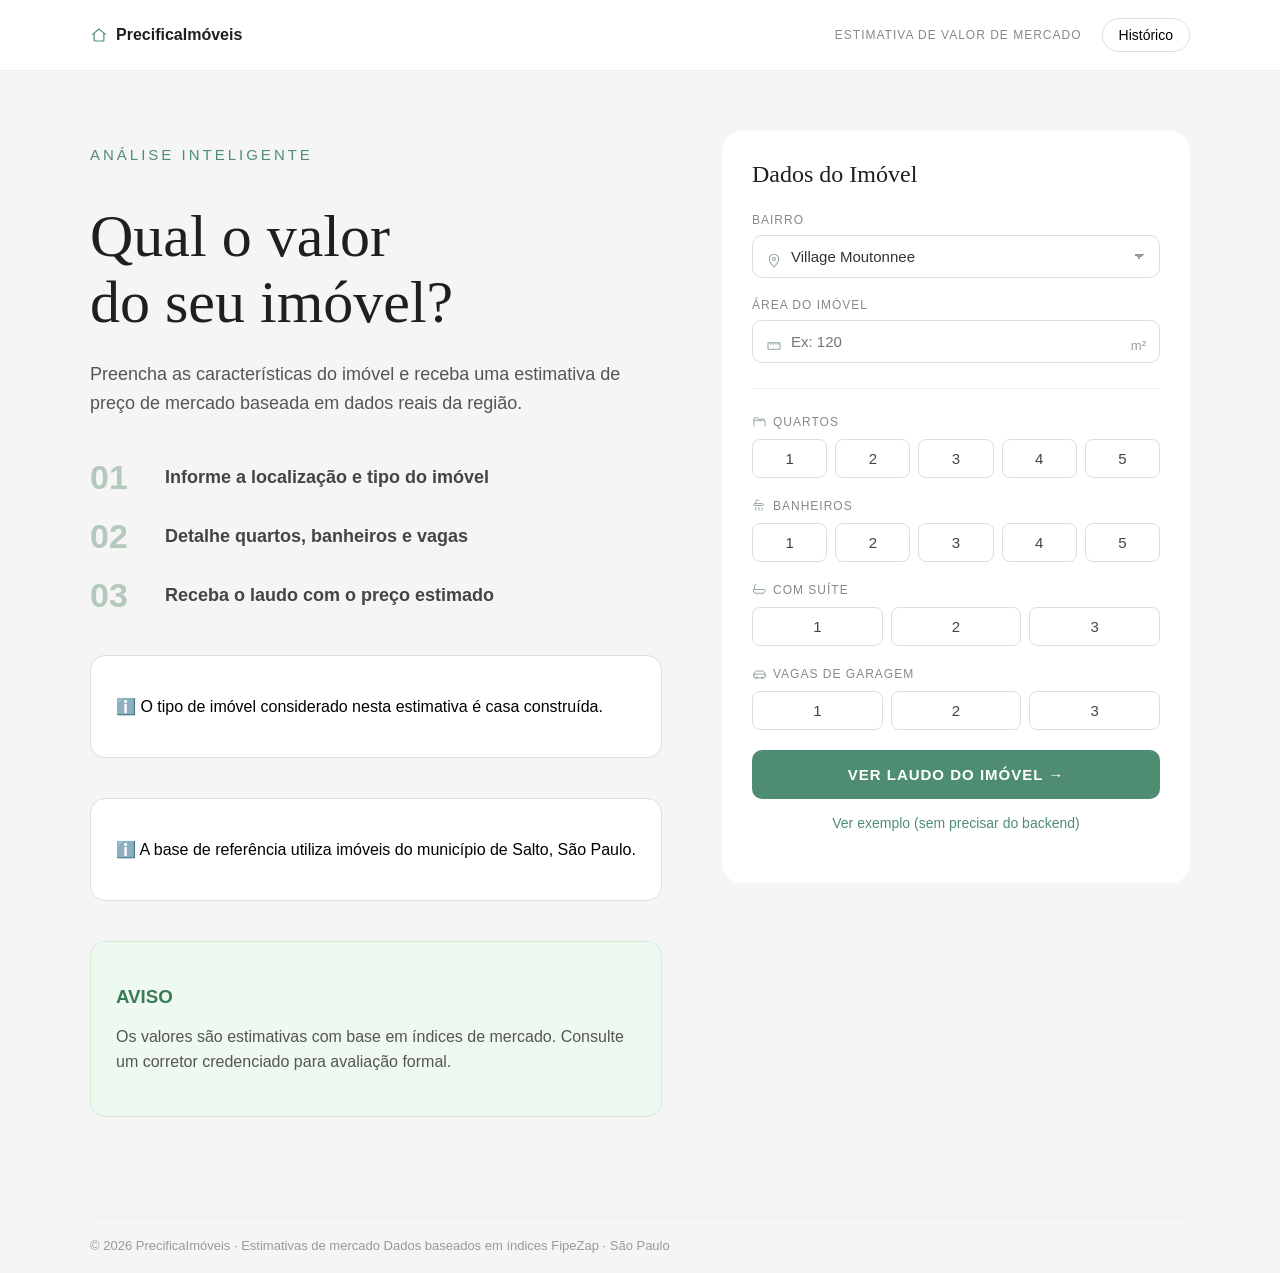
==== commit 4c53018f: "Alterações na tela 2" ====
--- a/frontend/index.html
+++ b/frontend/index.html
@@ -59,6 +59,22 @@
                     </div>
  
                 </div>
+
+                <!-- NOVO: classe trocada de "aviso" para "lembrete" -
+                     fundo branco, pra não ficar igual ao AVISO verde 
+                <div class="lembrete">
+                    <h3>❕ Lembrete:</h3>
+                    <p>- O tipo de imóvel considerado nesta estimativa é casa construída.</p>
+                    <p>- A base de referência utiliza imóveis do município de Salto, São Paulo.</p>
+                </div> -->
+
+                 <div class="lembrete">
+                    <p>ℹ️ O tipo de imóvel considerado nesta estimativa é casa construída.</p>
+                </div>
+ 
+                <div class="lembrete">
+                    <p>ℹ️ A base de referência utiliza imóveis do município de Salto, São Paulo.</p>
+                </div>
  
                 <div class="aviso">
                     <h3>AVISO</h3>
@@ -128,16 +144,29 @@
                                     <svg viewBox="0 0 24 24" fill="none" stroke="currentColor" stroke-width="1.6"><path d="M12 21s7-7.2 7-12a7 7 0 1 0-14 0c0 4.8 7 12 7 12z"/><circle cx="12" cy="9" r="2.3"/></svg>
                                 </span>
                                 <select name="nbairro" id="bairro" required>
-                                    <option value="" disabled selected>Selecione o bairro</option>
-                                    <option value="Jardim America">Jardim América</option>
-                                    <option value="Jardim Europa">Jardim Europa</option>
-                                    <option value="Jardim Paulista">Jardim Paulista</option>
-                                    <option value="Jardim Paulistano">Jardim Paulistano</option>
-                                    <option value="Cerqueira Cesar">Cerqueira César</option>
+                                    <option value="Village Moutonnee">Village Moutonnee</option>
+                                    <option value="Jardim Panorama">Jardim Panorama</option>
+                                    <option value="Jardim Elizabeth">Jardim Elizabeth</option>
+                                    <option value="Residencial Lagos D Icarai">Residencial Lagos D'Icaraí</option>
+                                    <option value="Condominio Zuleika Jabour">Condomínio Zuleika Jabour</option>
+                                    <option value="Residencial Porto Seguro">Residencial Porto Seguro</option>
+                                    <option value="Urb Salto de Sao Jose">Urb. Salto de São José</option>
+                                    <option value="Jardim D'icarai">Jardim D'Icaraí</option>
+                                    <option value="Jardim das Nacoes">Jardim das Nações</option>
+                                    <option value="Jardim Santa Marta">Jardim Santa Marta</option>
+                                    <option value="Loteamento Jardim das Constelacoes">Loteamento Jardim das Constelações</option>
+                                    <option value="Residencial Sao Bento">Residencial São Bento</option>
+                                    <option value="Buru">Buru</option>
+                                    <option value="Jardim Nair Maria">Jardim Nair Maria</option>
+                                    <option value="Residencial Primavera">Residencial Primavera</option>
+                                    <option value="Jardim Saltense">Jardim Saltense</option>
+                                    <option value="Residencial Sao Gabriel">Residencial São Gabriel</option>
+                                    <option value="Loteamento Terras de Sao Pedro e Sao Paulo">Loteamento Terras de São Pedro e São Paulo</option>
                                 </select>
                             </div>
  
-                            <div class="campo campo-com-icone">
+                             <!--
+                             <div class="campo campo-com-icone">
                                 <label for="casa">TIPO DE CASA</label>
                                 <span class="icone-campo">
                                     <svg viewBox="0 0 24 24" fill="none" stroke="currentColor" stroke-width="1.6"><path d="M3 11.5 12 4l9 7.5"/><path d="M5.5 10v9a1 1 0 0 0 1 1h11a1 1 0 0 0 1-1v-9"/></svg>
@@ -149,8 +178,6 @@
                                     <option value="Casa geminada">Casa geminada</option>
                                 </select>
                             </div>
- 
-                            <!-- Campo novo, não existia na lista original de campos — mas tinha no design do figma. -->
                              <div class="campo campo-com-icone">
                                 <label for="tipoConstrucao">CASA CONSTRUÍDA EM</label>
                                 <span class="icone-campo">
@@ -163,7 +190,8 @@
                                     <option value="Madeira">Madeira</option>
                                     <option value="Pre-moldado">Pré-moldado</option>
                                 </select>
-                            </div>
+                            </div>  
+                            -->
  
                             <div class="campo campo-com-icone">
                                 <label for="area">ÁREA DO IMÓVEL</label>
@@ -228,12 +256,19 @@
                                 </div>
                             </div>
  
-                            <p class="erro-mensagem" id="mensagemErro"></p>
+                            <p class=que"erro-mensagem" id="mensagemErro"></p>
 
                              <input type="submit" id="botao" class="btn-principal" value="VER LAUDO DO IMÓVEL →">
  
 
-                            
+                              <!-- Só pra testar o visual da Tela 2 sem precisar do backend
+                                 rodando. Pode remover quando o backend estiver pronto. -->
+                            <button type="button" id="btnModoTeste" class="link-nova-avaliacao" style="width: 100%; text-align: center; margin-top: 10px;">
+                                Ver exemplo (sem precisar do backend)
+                            </button>
+
+
+
                         </form>
                     </section>
  
@@ -245,6 +280,7 @@
  
     <footer class="rodape">
         <span>© 2026 PrecificaImóveis · Estimativas de mercado</span>
+        <span>Dados baseados em índices FipeZap · São Paulo</span>
     </footer>
  
     <script src="js/main.js"></script>
--- a/frontend/style/css/style.css
+++ b/frontend/style/css/style.css
@@ -76,6 +76,20 @@
  
 .btn-historico:hover {
     background: #f5f5f5;
+}
+
+.link-voltar-topo {
+    background: none;
+    border: none;
+    color: #555;
+    font-size: 14px;
+    cursor: pointer;
+    padding: 0;
+    margin-right: 20px;
+}
+ 
+.link-voltar-topo:hover {
+    color: #1f1f1f;
 }
 
 /* NOVO: grid de 2 colunas — tela 1 */
@@ -170,6 +184,18 @@
     line-height:1.6;
 
 }
+
+/* NOVO: mesmo formato do .aviso, mas com fundo branco em vez de
+   verde, pra se destacar/diferenciar visualmente */
+.lembrete {
+    background: white;
+    border: 1px solid #ddd;
+    border-radius: 15px;
+    padding: 25px;
+    margin-top: 40px;
+    margin-bottom: 40px;
+}
+
 .titulo{
 
     font-family: Georgia, "Times New Roman", serif;
